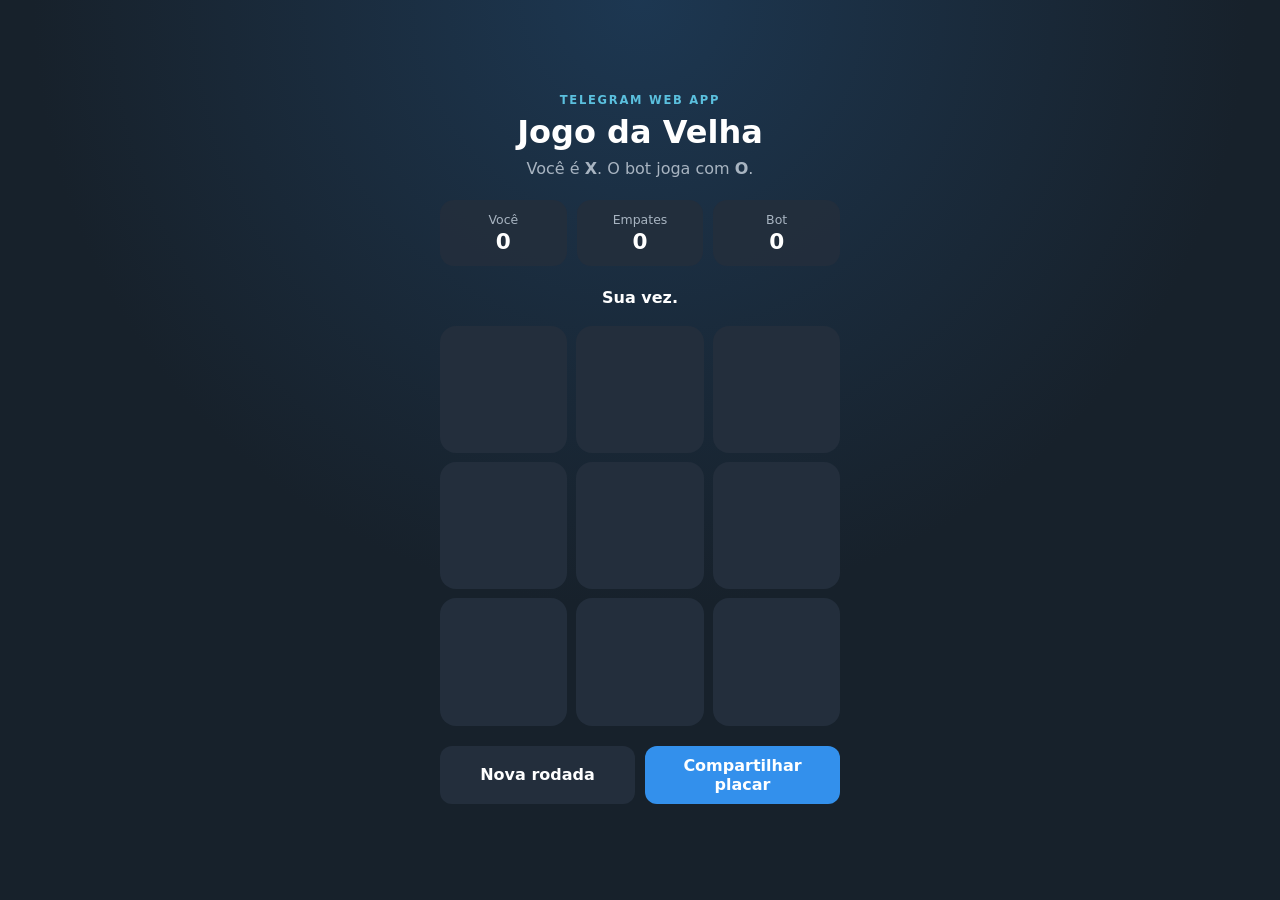
==== index.html @ 08635f93 "feat: add Telegram tic-tac-toe web app" ====
<!doctype html>
<html lang="pt-BR">
  <head>
    <meta charset="UTF-8" />
    <meta name="viewport" content="width=device-width, initial-scale=1.0" />
    <meta name="theme-color" content="#17212b" />
    <title>Jogo da Velha</title>
    <link rel="stylesheet" href="styles.css" />
    <script src="https://telegram.org/js/telegram-web-app.js"></script>
  </head>
  <body>
    <main class="app-shell" aria-labelledby="titulo">
      <header>
        <p class="eyebrow">TELEGRAM WEB APP</p>
        <h1 id="titulo">Jogo da Velha</h1>
        <p class="subtitle">Você é <strong>X</strong>. O bot joga com <strong>O</strong>.</p>
      </header>

      <section class="scoreboard" aria-label="Placar">
        <div><span>Você</span><strong id="human-score">0</strong></div>
        <div><span>Empates</span><strong id="draw-score">0</strong></div>
        <div><span>Bot</span><strong id="bot-score">0</strong></div>
      </section>

      <p id="status" class="status" role="status" aria-live="polite">Sua vez.</p>

      <section id="board" class="board" aria-label="Tabuleiro do jogo da velha"></section>

      <div class="actions">
        <button id="reset" class="secondary" type="button">Nova rodada</button>
        <button id="share" class="primary" type="button">Compartilhar placar</button>
      </div>
    </main>
    <script src="app.js"></script>
  </body>
</html>
---- styles.css ----
:root {
  color-scheme: light dark;
  --bg: var(--tg-theme-bg-color, #17212b);
  --surface: var(--tg-theme-secondary-bg-color, #232e3c);
  --text: var(--tg-theme-text-color, #ffffff);
  --hint: var(--tg-theme-hint-color, #a8b4c1);
  --button: var(--tg-theme-button-color, #3390ec);
  --button-text: var(--tg-theme-button-text-color, #ffffff);
  --accent: #5bc0de;
  --x: #65d6ad;
  --o: #ffb86b;
}

* { box-sizing: border-box; }
body {
  margin: 0;
  min-height: 100vh;
  display: grid;
  place-items: center;
  background: radial-gradient(circle at top, color-mix(in srgb, var(--button) 20%, var(--bg)), var(--bg) 55%);
  color: var(--text);
  font-family: Inter, ui-sans-serif, system-ui, -apple-system, BlinkMacSystemFont, "Segoe UI", sans-serif;
}
.app-shell { width: min(100%, 440px); padding: 28px 20px 32px; }
header { text-align: center; }
.eyebrow { color: var(--accent); font-size: .72rem; font-weight: 800; letter-spacing: .15em; margin: 0 0 6px; }
h1 { font-size: 2rem; margin: 0; }
.subtitle { color: var(--hint); margin: 8px 0 22px; }
.scoreboard { display: grid; grid-template-columns: repeat(3, 1fr); gap: 10px; margin-bottom: 22px; }
.scoreboard div { background: color-mix(in srgb, var(--surface) 92%, transparent); border-radius: 14px; padding: 12px 8px; text-align: center; }
.scoreboard span { display: block; color: var(--hint); font-size: .78rem; }
.scoreboard strong { display: block; font-size: 1.35rem; margin-top: 2px; }
.status { min-height: 1.5rem; text-align: center; font-weight: 700; margin: 0 0 14px; }
.board { aspect-ratio: 1; display: grid; grid-template-columns: repeat(3, 1fr); gap: 9px; }
.cell { appearance: none; border: 0; border-radius: 16px; background: var(--surface); color: var(--text); cursor: pointer; font-size: clamp(2.4rem, 12vw, 4rem); font-weight: 800; transition: transform .15s ease, filter .15s ease; }
.cell:not(:disabled):hover { filter: brightness(1.13); transform: translateY(-2px); }
.cell:focus-visible, button:focus-visible { outline: 3px solid var(--accent); outline-offset: 3px; }
.cell.x { color: var(--x); }
.cell.o { color: var(--o); }
.actions { display: grid; grid-template-columns: 1fr 1fr; gap: 10px; margin-top: 20px; }
.actions button { border: 0; border-radius: 12px; cursor: pointer; font: inherit; font-weight: 750; min-height: 48px; padding: 10px; }
.primary { background: var(--button); color: var(--button-text); }
.secondary { background: var(--surface); color: var(--text); }
@media (max-width: 360px) { .actions { grid-template-columns: 1fr; } }
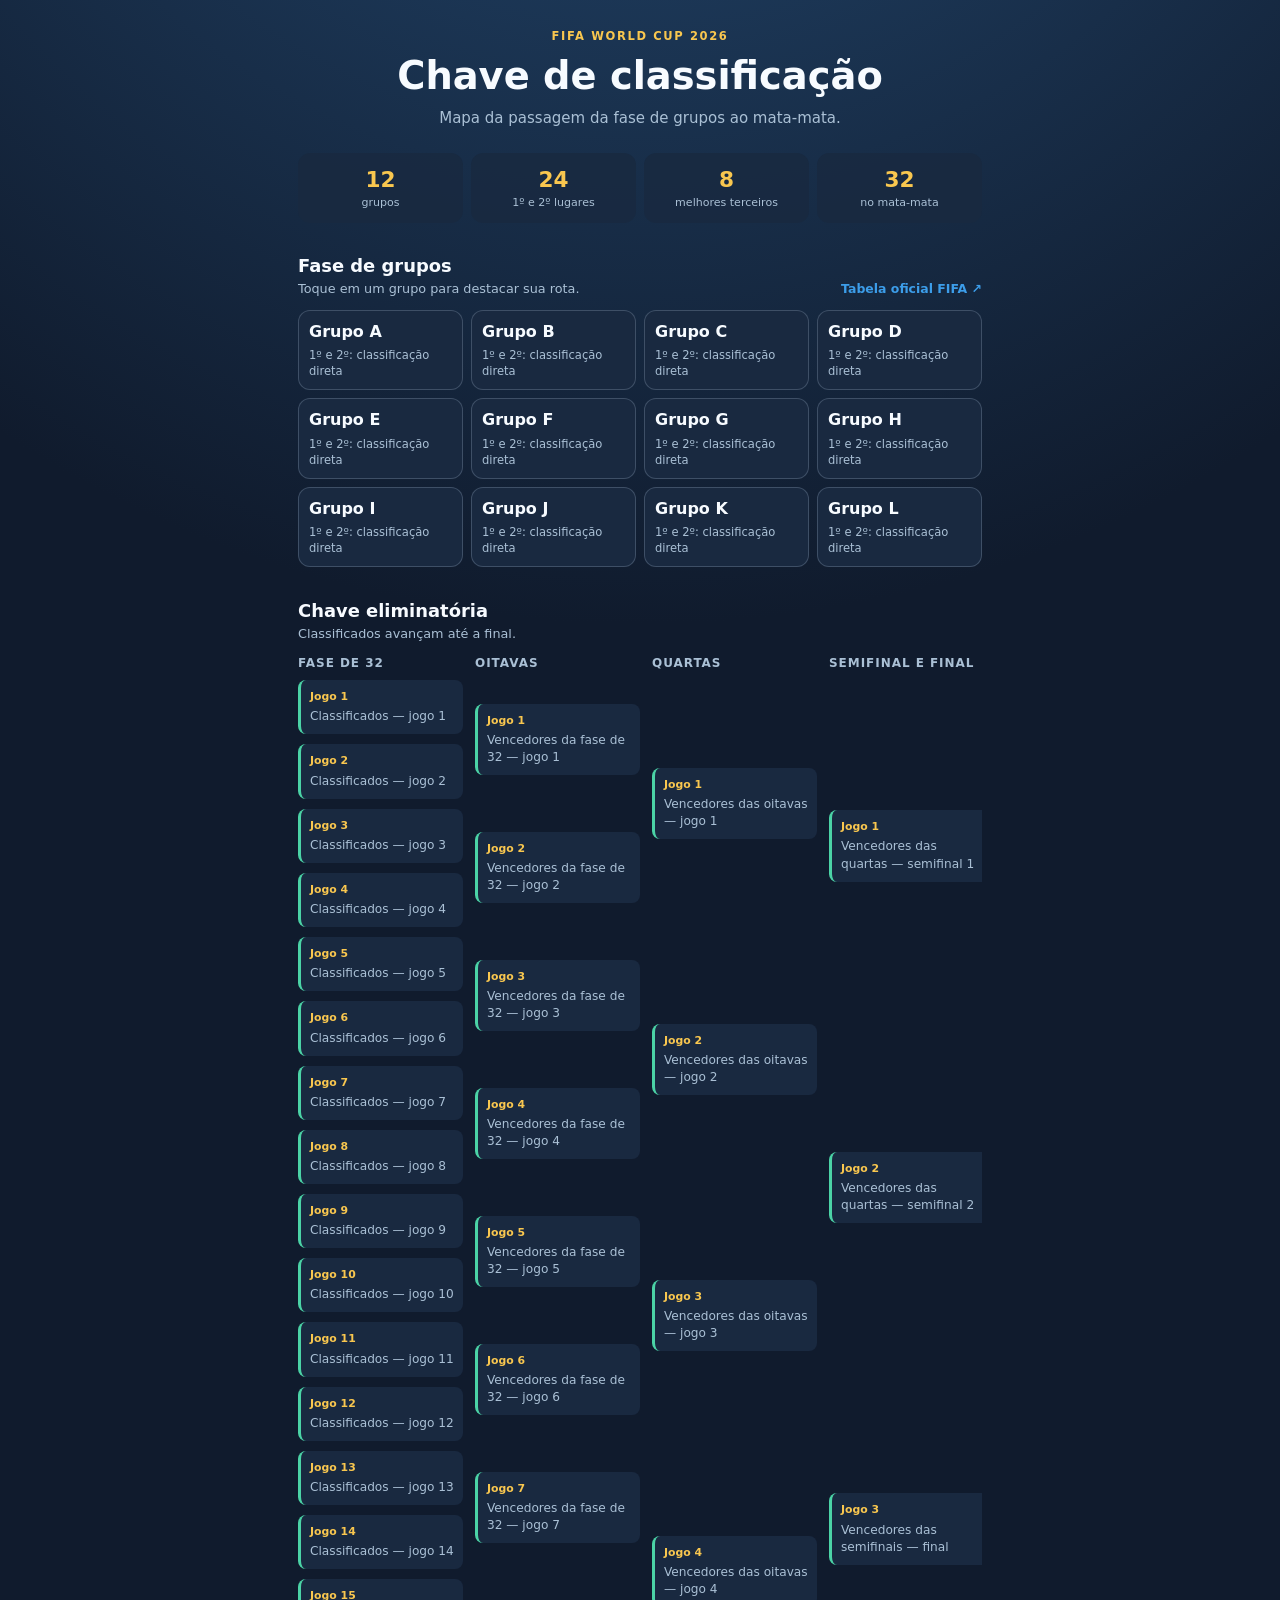
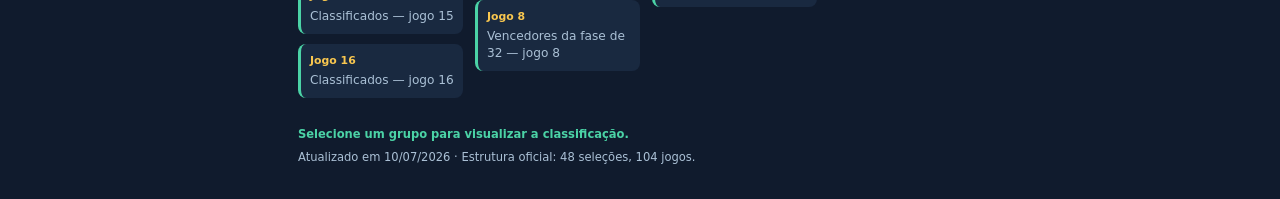
==== commit 7505a996: "feat: replace tic-tac-toe with World Cup 2026 bracket" ====
--- a/index.html
+++ b/index.html
@@ -3,33 +3,41 @@
   <head>
     <meta charset="UTF-8" />
     <meta name="viewport" content="width=device-width, initial-scale=1.0" />
-    <meta name="theme-color" content="#17212b" />
-    <title>Jogo da Velha</title>
+    <meta name="theme-color" content="#101b2d" />
+    <title>Copa do Mundo 2026 — Chave</title>
     <link rel="stylesheet" href="styles.css" />
     <script src="https://telegram.org/js/telegram-web-app.js"></script>
   </head>
   <body>
-    <main class="app-shell" aria-labelledby="titulo">
+    <main class="app-shell">
       <header>
-        <p class="eyebrow">TELEGRAM WEB APP</p>
-        <h1 id="titulo">Jogo da Velha</h1>
-        <p class="subtitle">Você é <strong>X</strong>. O bot joga com <strong>O</strong>.</p>
+        <p class="eyebrow">FIFA WORLD CUP 2026</p>
+        <h1>Chave de classificação</h1>
+        <p class="subtitle">Mapa da passagem da fase de grupos ao mata-mata.</p>
       </header>
 
-      <section class="scoreboard" aria-label="Placar">
-        <div><span>Você</span><strong id="human-score">0</strong></div>
-        <div><span>Empates</span><strong id="draw-score">0</strong></div>
-        <div><span>Bot</span><strong id="bot-score">0</strong></div>
+      <section class="rules" aria-label="Regras de classificação">
+        <div><strong>12</strong><span>grupos</span></div>
+        <div><strong>24</strong><span>1º e 2º lugares</span></div>
+        <div><strong>8</strong><span>melhores terceiros</span></div>
+        <div><strong>32</strong><span>no mata-mata</span></div>
       </section>
 
-      <p id="status" class="status" role="status" aria-live="polite">Sua vez.</p>
+      <section class="section-heading">
+        <div><h2>Fase de grupos</h2><p>Toque em um grupo para destacar sua rota.</p></div>
+        <a href="https://www.fifa.com/en/tournaments/mens/worldcup/canadamexicousa2026/standings" target="_blank" rel="noreferrer">Tabela oficial FIFA ↗</a>
+      </section>
+      <section id="groups" class="groups" aria-label="Grupos da Copa"></section>
 
-      <section id="board" class="board" aria-label="Tabuleiro do jogo da velha"></section>
+      <section class="section-heading bracket-heading">
+        <div><h2>Chave eliminatória</h2><p>Classificados avançam até a final.</p></div>
+      </section>
+      <section id="bracket" class="bracket" aria-label="Chave do mata-mata"></section>
 
-      <div class="actions">
-        <button id="reset" class="secondary" type="button">Nova rodada</button>
-        <button id="share" class="primary" type="button">Compartilhar placar</button>
-      </div>
+      <footer>
+        <span id="selection">Selecione um grupo para visualizar a classificação.</span>
+        <span>Atualizado em 10/07/2026 · Estrutura oficial: 48 seleções, 104 jogos.</span>
+      </footer>
     </main>
     <script src="app.js"></script>
   </body>
--- a/styles.css
+++ b/styles.css
@@ -1,44 +1,11 @@
-:root {
-  color-scheme: light dark;
-  --bg: var(--tg-theme-bg-color, #17212b);
-  --surface: var(--tg-theme-secondary-bg-color, #232e3c);
-  --text: var(--tg-theme-text-color, #ffffff);
-  --hint: var(--tg-theme-hint-color, #a8b4c1);
-  --button: var(--tg-theme-button-color, #3390ec);
-  --button-text: var(--tg-theme-button-text-color, #ffffff);
-  --accent: #5bc0de;
-  --x: #65d6ad;
-  --o: #ffb86b;
-}
-
-* { box-sizing: border-box; }
-body {
-  margin: 0;
-  min-height: 100vh;
-  display: grid;
-  place-items: center;
-  background: radial-gradient(circle at top, color-mix(in srgb, var(--button) 20%, var(--bg)), var(--bg) 55%);
-  color: var(--text);
-  font-family: Inter, ui-sans-serif, system-ui, -apple-system, BlinkMacSystemFont, "Segoe UI", sans-serif;
-}
-.app-shell { width: min(100%, 440px); padding: 28px 20px 32px; }
-header { text-align: center; }
-.eyebrow { color: var(--accent); font-size: .72rem; font-weight: 800; letter-spacing: .15em; margin: 0 0 6px; }
-h1 { font-size: 2rem; margin: 0; }
-.subtitle { color: var(--hint); margin: 8px 0 22px; }
-.scoreboard { display: grid; grid-template-columns: repeat(3, 1fr); gap: 10px; margin-bottom: 22px; }
-.scoreboard div { background: color-mix(in srgb, var(--surface) 92%, transparent); border-radius: 14px; padding: 12px 8px; text-align: center; }
-.scoreboard span { display: block; color: var(--hint); font-size: .78rem; }
-.scoreboard strong { display: block; font-size: 1.35rem; margin-top: 2px; }
-.status { min-height: 1.5rem; text-align: center; font-weight: 700; margin: 0 0 14px; }
-.board { aspect-ratio: 1; display: grid; grid-template-columns: repeat(3, 1fr); gap: 9px; }
-.cell { appearance: none; border: 0; border-radius: 16px; background: var(--surface); color: var(--text); cursor: pointer; font-size: clamp(2.4rem, 12vw, 4rem); font-weight: 800; transition: transform .15s ease, filter .15s ease; }
-.cell:not(:disabled):hover { filter: brightness(1.13); transform: translateY(-2px); }
-.cell:focus-visible, button:focus-visible { outline: 3px solid var(--accent); outline-offset: 3px; }
-.cell.x { color: var(--x); }
-.cell.o { color: var(--o); }
-.actions { display: grid; grid-template-columns: 1fr 1fr; gap: 10px; margin-top: 20px; }
-.actions button { border: 0; border-radius: 12px; cursor: pointer; font: inherit; font-weight: 750; min-height: 48px; padding: 10px; }
-.primary { background: var(--button); color: var(--button-text); }
-.secondary { background: var(--surface); color: var(--text); }
-@media (max-width: 360px) { .actions { grid-template-columns: 1fr; } }
+:root { --bg: var(--tg-theme-bg-color,#101b2d); --surface: var(--tg-theme-secondary-bg-color,#192940); --text: var(--tg-theme-text-color,#f7fbff); --hint: var(--tg-theme-hint-color,#aac0d5); --button: var(--tg-theme-button-color,#3c9de9); --line: color-mix(in srgb,var(--hint) 25%,transparent); --gold:#f9c74f; --green:#4bd3a6; }
+* { box-sizing:border-box; }
+body { margin:0; min-width:320px; background:radial-gradient(circle at 50% -30%,#254d77 0,var(--bg) 48%); color:var(--text); font:15px/1.4 Inter,ui-sans-serif,system-ui,-apple-system,sans-serif; }
+.app-shell { width:min(100%,720px); margin:auto; padding:28px 18px 34px; }
+header { text-align:center; } .eyebrow { margin:0; color:var(--gold); letter-spacing:.14em; font-size:.72rem; font-weight:900; } h1 { margin:5px 0; font-size:clamp(1.7rem,7vw,2.4rem); } .subtitle { margin:0; color:var(--hint); }
+.rules { display:grid; grid-template-columns:repeat(4,1fr); gap:8px; margin:24px 0 30px; } .rules div { padding:12px 5px; text-align:center; border-radius:12px; background:color-mix(in srgb,var(--surface) 88%,transparent); } .rules strong,.rules span { display:block; } .rules strong { color:var(--gold); font-size:1.35rem; } .rules span { color:var(--hint); font-size:.69rem; }
+.section-heading { display:flex; justify-content:space-between; align-items:end; gap:14px; margin:12px 0; } h2 { margin:0; font-size:1.12rem; } .section-heading p { margin:2px 0 0; color:var(--hint); font-size:.8rem; } a { flex:none; color:var(--button); font-size:.78rem; font-weight:700; text-decoration:none; }
+.groups { display:grid; grid-template-columns:repeat(4,1fr); gap:8px; } .group { min-height:76px; border:1px solid var(--line); border-radius:12px; background:var(--surface); color:var(--text); cursor:pointer; padding:10px; text-align:left; font:inherit; } .group:hover,.group.active { border-color:var(--gold); background:color-mix(in srgb,var(--gold) 13%,var(--surface)); } .group:focus-visible { outline:3px solid var(--button); outline-offset:2px; } .group strong { display:block; font-size:1rem; } .group span { display:block; color:var(--hint); font-size:.72rem; margin-top:4px; }
+.bracket-heading { margin-top:31px; }.bracket { overflow-x:auto; display:grid; grid-template-columns:repeat(4,165px); align-items:stretch; gap:12px; padding-bottom:8px; } .round { min-width:0; } .round h3 { margin:0 0 8px; color:var(--hint); font-size:.75rem; text-transform:uppercase; letter-spacing:.08em; } .fixtures { display:flex; height:calc(100% - 28px); flex-direction:column; justify-content:space-around; gap:10px; }.fixture { border-left:3px solid var(--green); border-radius:8px; background:var(--surface); padding:9px; font-size:.76rem; }.fixture strong { display:block; color:var(--gold); font-size:.68rem; margin-bottom:4px; }.fixture .team { display:block; color:var(--text); }.fixture .pending { color:var(--hint); }
+footer { display:grid; gap:7px; margin-top:20px; color:var(--hint); font-size:.72rem; } #selection { color:var(--green); font-weight:700; }
+@media (max-width:430px) { .rules { grid-template-columns:repeat(2,1fr); } .groups { grid-template-columns:repeat(3,1fr); } }
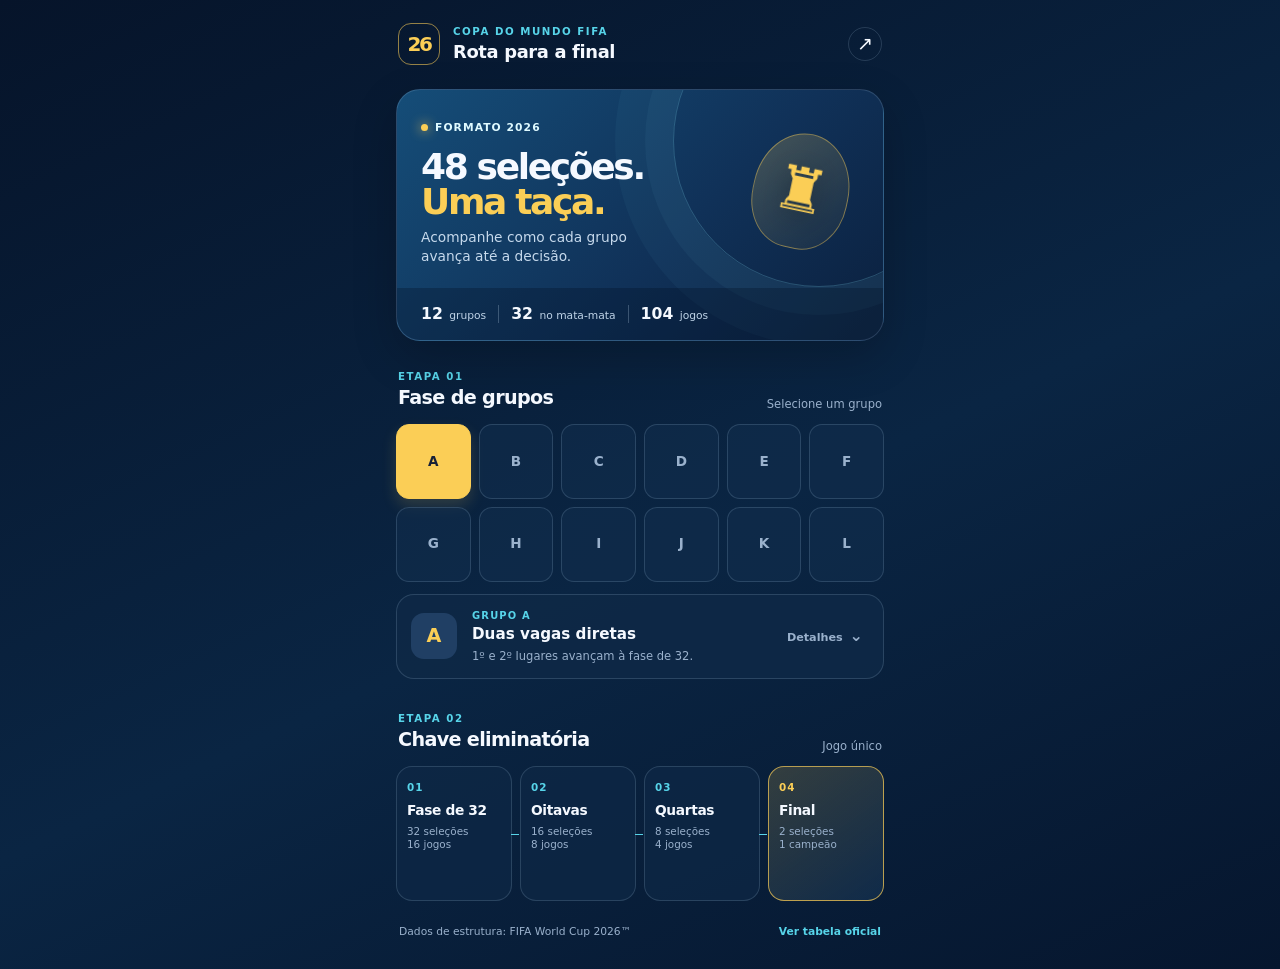
==== commit 41ceeb3e: "feat: refine World Cup Mini App visual design" ====
--- a/index.html
+++ b/index.html
@@ -3,41 +3,49 @@
   <head>
     <meta charset="UTF-8" />
     <meta name="viewport" content="width=device-width, initial-scale=1.0" />
-    <meta name="theme-color" content="#101b2d" />
+    <meta name="theme-color" content="#081b33" />
     <title>Copa do Mundo 2026 — Chave</title>
     <link rel="stylesheet" href="styles.css" />
     <script src="https://telegram.org/js/telegram-web-app.js"></script>
   </head>
   <body>
     <main class="app-shell">
-      <header>
-        <p class="eyebrow">FIFA WORLD CUP 2026</p>
-        <h1>Chave de classificação</h1>
-        <p class="subtitle">Mapa da passagem da fase de grupos ao mata-mata.</p>
+      <header class="topbar">
+        <div class="mark" aria-label="Copa 2026">26</div>
+        <div><p class="kicker">COPA DO MUNDO FIFA</p><h1>Rota para a final</h1></div>
+        <a class="source" href="https://www.fifa.com/en/tournaments/mens/worldcup/canadamexicousa2026/standings" target="_blank" rel="noreferrer" aria-label="Abrir tabela oficial da FIFA">↗</a>
       </header>
 
-      <section class="rules" aria-label="Regras de classificação">
-        <div><strong>12</strong><span>grupos</span></div>
-        <div><strong>24</strong><span>1º e 2º lugares</span></div>
-        <div><strong>8</strong><span>melhores terceiros</span></div>
-        <div><strong>32</strong><span>no mata-mata</span></div>
+      <section class="hero-card" aria-labelledby="hero-title">
+        <div class="hero-copy">
+          <span class="live-dot">FORMATO 2026</span>
+          <h2 id="hero-title">48 seleções.<br><em>Uma taça.</em></h2>
+          <p>Acompanhe como cada grupo avança até a decisão.</p>
+        </div>
+        <div class="trophy" aria-hidden="true"><span>♜</span></div>
+        <div class="facts"><span><strong>12</strong> grupos</span><i></i><span><strong>32</strong> no mata-mata</span><i></i><span><strong>104</strong> jogos</span></div>
       </section>
 
-      <section class="section-heading">
-        <div><h2>Fase de grupos</h2><p>Toque em um grupo para destacar sua rota.</p></div>
-        <a href="https://www.fifa.com/en/tournaments/mens/worldcup/canadamexicousa2026/standings" target="_blank" rel="noreferrer">Tabela oficial FIFA ↗</a>
+      <section class="section-title">
+        <div><p class="kicker">ETAPA 01</p><h2>Fase de grupos</h2></div>
+        <span>Selecione um grupo</span>
       </section>
       <section id="groups" class="groups" aria-label="Grupos da Copa"></section>
 
-      <section class="section-heading bracket-heading">
-        <div><h2>Chave eliminatória</h2><p>Classificados avançam até a final.</p></div>
+      <section class="qualification-card" aria-live="polite">
+        <div class="group-badge" id="badge">A</div>
+        <div class="qualification-copy"><p id="group-label">GRUPO A</p><h3 id="selection">Duas vagas diretas</h3><span id="detail">1º e 2º lugares avançam à fase de 32.</span></div>
+        <button id="toggle-info" type="button" aria-expanded="false">Detalhes <b>⌄</b></button>
+        <div id="extra-info" class="extra-info" hidden>Além dos 24 primeiros e segundos colocados, os oito melhores terceiros colocados completam as 32 vagas do mata-mata.</div>
       </section>
-      <section id="bracket" class="bracket" aria-label="Chave do mata-mata"></section>
 
-      <footer>
-        <span id="selection">Selecione um grupo para visualizar a classificação.</span>
-        <span>Atualizado em 10/07/2026 · Estrutura oficial: 48 seleções, 104 jogos.</span>
-      </footer>
+      <section class="section-title knockout-title">
+        <div><p class="kicker">ETAPA 02</p><h2>Chave eliminatória</h2></div>
+        <span>Jogo único</span>
+      </section>
+      <section id="path" class="path" aria-label="Caminho do mata-mata"></section>
+
+      <footer><span>Dados de estrutura: FIFA World Cup 2026™</span><a href="https://www.fifa.com/en/tournaments/mens/worldcup/canadamexicousa2026/standings" target="_blank" rel="noreferrer">Ver tabela oficial</a></footer>
     </main>
     <script src="app.js"></script>
   </body>
--- a/styles.css
+++ b/styles.css
@@ -1,11 +1,2 @@
-:root { --bg: var(--tg-theme-bg-color,#101b2d); --surface: var(--tg-theme-secondary-bg-color,#192940); --text: var(--tg-theme-text-color,#f7fbff); --hint: var(--tg-theme-hint-color,#aac0d5); --button: var(--tg-theme-button-color,#3c9de9); --line: color-mix(in srgb,var(--hint) 25%,transparent); --gold:#f9c74f; --green:#4bd3a6; }
-* { box-sizing:border-box; }
-body { margin:0; min-width:320px; background:radial-gradient(circle at 50% -30%,#254d77 0,var(--bg) 48%); color:var(--text); font:15px/1.4 Inter,ui-sans-serif,system-ui,-apple-system,sans-serif; }
-.app-shell { width:min(100%,720px); margin:auto; padding:28px 18px 34px; }
-header { text-align:center; } .eyebrow { margin:0; color:var(--gold); letter-spacing:.14em; font-size:.72rem; font-weight:900; } h1 { margin:5px 0; font-size:clamp(1.7rem,7vw,2.4rem); } .subtitle { margin:0; color:var(--hint); }
-.rules { display:grid; grid-template-columns:repeat(4,1fr); gap:8px; margin:24px 0 30px; } .rules div { padding:12px 5px; text-align:center; border-radius:12px; background:color-mix(in srgb,var(--surface) 88%,transparent); } .rules strong,.rules span { display:block; } .rules strong { color:var(--gold); font-size:1.35rem; } .rules span { color:var(--hint); font-size:.69rem; }
-.section-heading { display:flex; justify-content:space-between; align-items:end; gap:14px; margin:12px 0; } h2 { margin:0; font-size:1.12rem; } .section-heading p { margin:2px 0 0; color:var(--hint); font-size:.8rem; } a { flex:none; color:var(--button); font-size:.78rem; font-weight:700; text-decoration:none; }
-.groups { display:grid; grid-template-columns:repeat(4,1fr); gap:8px; } .group { min-height:76px; border:1px solid var(--line); border-radius:12px; background:var(--surface); color:var(--text); cursor:pointer; padding:10px; text-align:left; font:inherit; } .group:hover,.group.active { border-color:var(--gold); background:color-mix(in srgb,var(--gold) 13%,var(--surface)); } .group:focus-visible { outline:3px solid var(--button); outline-offset:2px; } .group strong { display:block; font-size:1rem; } .group span { display:block; color:var(--hint); font-size:.72rem; margin-top:4px; }
-.bracket-heading { margin-top:31px; }.bracket { overflow-x:auto; display:grid; grid-template-columns:repeat(4,165px); align-items:stretch; gap:12px; padding-bottom:8px; } .round { min-width:0; } .round h3 { margin:0 0 8px; color:var(--hint); font-size:.75rem; text-transform:uppercase; letter-spacing:.08em; } .fixtures { display:flex; height:calc(100% - 28px); flex-direction:column; justify-content:space-around; gap:10px; }.fixture { border-left:3px solid var(--green); border-radius:8px; background:var(--surface); padding:9px; font-size:.76rem; }.fixture strong { display:block; color:var(--gold); font-size:.68rem; margin-bottom:4px; }.fixture .team { display:block; color:var(--text); }.fixture .pending { color:var(--hint); }
-footer { display:grid; gap:7px; margin-top:20px; color:var(--hint); font-size:.72rem; } #selection { color:var(--green); font-weight:700; }
-@media (max-width:430px) { .rules { grid-template-columns:repeat(2,1fr); } .groups { grid-template-columns:repeat(3,1fr); } }
+:root { --bg: var(--tg-theme-bg-color,#07182f); --surface: var(--tg-theme-secondary-bg-color,#102849); --card:#102947; --text:var(--tg-theme-text-color,#f5f9ff); --muted:var(--tg-theme-hint-color,#9ab1cc); --accent:#fbce56; --cyan:#57d4e9; --line:rgba(194,220,245,.16); }
+*{box-sizing:border-box} body{margin:0;background:linear-gradient(155deg,#06142a,#0a2543 55%,#06162e);color:var(--text);font:15px/1.4 Inter,ui-sans-serif,system-ui,-apple-system,"Segoe UI",sans-serif} .app-shell{width:min(100%,520px);margin:auto;padding:20px 16px 30px}.topbar{display:grid;grid-template-columns:44px 1fr 34px;align-items:center;gap:11px;margin:3px 2px 24px}.mark{display:grid;place-items:center;width:42px;height:42px;border:1px solid rgba(251,206,86,.58);border-radius:13px;color:var(--accent);font-weight:900;font-size:1.25rem;letter-spacing:-.12em}.kicker{margin:0;color:var(--cyan);font-size:.64rem;font-weight:800;letter-spacing:.15em}.topbar h1{margin:1px 0 0;font-size:1.12rem;letter-spacing:-.02em}.source{display:grid;place-items:center;width:34px;height:34px;border:1px solid var(--line);border-radius:50%;color:var(--text);text-decoration:none;font-size:1.2rem}.hero-card{position:relative;overflow:hidden;min-height:252px;border:1px solid rgba(191,220,244,.17);border-radius:24px;background:linear-gradient(135deg,#154d78,#103158 58%,#0b203e);padding:26px 24px 0;box-shadow:0 16px 45px rgba(0,0,0,.2)}.hero-card:before{content:"";position:absolute;right:-82px;top:-95px;width:290px;height:290px;border:1px solid rgba(131,221,242,.24);border-radius:50%;box-shadow:0 0 0 28px rgba(131,221,242,.045),0 0 0 58px rgba(131,221,242,.04)}.hero-copy{position:relative;z-index:1}.live-dot{display:inline-flex;align-items:center;gap:7px;color:#dffaff;font-size:.67rem;font-weight:800;letter-spacing:.1em}.live-dot:before{content:"";width:7px;height:7px;border-radius:50%;background:var(--accent);box-shadow:0 0 12px var(--accent)}.hero-card h2{margin:12px 0 8px;font-size:2.25rem;line-height:.98;letter-spacing:-.065em}.hero-card h2 em{color:var(--accent);font-style:normal}.hero-card p{max-width:220px;margin:0;color:#c6d9ec;font-size:.86rem}.trophy{position:absolute;right:34px;top:43px;display:grid;place-items:center;width:96px;height:116px;border:1px solid rgba(251,206,86,.42);border-radius:50% 50% 44% 44%;background:linear-gradient(135deg,rgba(251,206,86,.22),rgba(251,206,86,.03));color:var(--accent);transform:rotate(12deg)}.trophy span{font-size:3.8rem;filter:drop-shadow(0 5px 13px rgba(0,0,0,.25))}.facts{position:absolute;bottom:0;left:0;right:0;display:flex;align-items:center;gap:12px;padding:15px 24px;background:rgba(2,14,33,.3);font-size:.67rem;color:#bfd3e7}.facts strong{margin-right:3px;color:var(--text);font-size:.98rem}.facts i{height:18px;width:1px;background:rgba(202,225,246,.25)}.section-title{display:flex;align-items:end;justify-content:space-between;margin:28px 2px 12px}.section-title h2{margin:2px 0 0;font-size:1.2rem;letter-spacing:-.035em}.section-title>span{color:var(--muted);font-size:.72rem}.groups{display:grid;grid-template-columns:repeat(6,1fr);gap:8px}.group{aspect-ratio:1;border:1px solid var(--line);border-radius:13px;background:rgba(17,45,77,.6);color:var(--muted);cursor:pointer;font:800 .85rem/1 Inter,system-ui}.group.active{border-color:var(--accent);background:var(--accent);color:#172037;box-shadow:0 7px 15px rgba(251,206,86,.16)}.group:focus-visible,button:focus-visible{outline:3px solid var(--cyan);outline-offset:2px}.qualification-card{position:relative;display:grid;grid-template-columns:48px 1fr auto;align-items:center;gap:13px;margin-top:12px;padding:14px;border:1px solid var(--line);border-radius:18px;background:rgba(15,41,71,.84)}.group-badge{display:grid;place-items:center;width:46px;height:46px;border-radius:13px;background:#203f64;color:var(--accent);font-size:1.2rem;font-weight:900}.qualification-copy p{margin:0;color:var(--cyan);font-size:.62rem;font-weight:800;letter-spacing:.12em}.qualification-copy h3{margin:2px 0;color:var(--text);font-size:.95rem}.qualification-copy span{display:block;color:var(--muted);font-size:.72rem}.qualification-card button{border:0;background:none;color:var(--muted);cursor:pointer;font:700 .7rem/1 Inter,system-ui}.qualification-card button b{display:inline-block;margin-left:3px;font-size:1rem;transition:transform .2s}.qualification-card button[aria-expanded="true"] b{transform:rotate(180deg)}.extra-info{grid-column:1/-1;padding:11px 2px 0;border-top:1px solid var(--line);color:var(--muted);font-size:.76rem}.knockout-title{margin-top:32px}.path{display:grid;grid-template-columns:repeat(4,1fr);gap:8px}.stage{position:relative;min-height:135px;padding:13px 10px;border:1px solid var(--line);border-radius:16px;background:rgba(15,41,71,.7)}.stage:not(:last-child):after{content:"";position:absolute;right:-8px;top:50%;z-index:2;width:8px;height:1px;background:var(--cyan)}.stage-number{color:var(--cyan);font-size:.65rem;font-weight:800;letter-spacing:.1em}.stage h3{margin:8px 0 8px;font-size:.86rem;line-height:1.04;letter-spacing:-.025em}.stage span{display:block;color:var(--muted);font-size:.65rem;line-height:1.3}.stage.final{border-color:rgba(251,206,86,.7);background:linear-gradient(145deg,rgba(251,206,86,.18),rgba(18,47,79,.8))}.stage.final .stage-number{color:var(--accent)}footer{display:flex;justify-content:space-between;gap:12px;margin:23px 3px 0;color:var(--muted);font-size:.67rem}footer a{color:var(--cyan);font-weight:700;text-decoration:none}@media(max-width:380px){.trophy{right:20px;transform:scale(.82) rotate(12deg)}.hero-card h2{font-size:2rem}.path{gap:5px}.stage{padding:11px 7px}.stage h3{font-size:.76rem}.stage span{font-size:.6rem}}
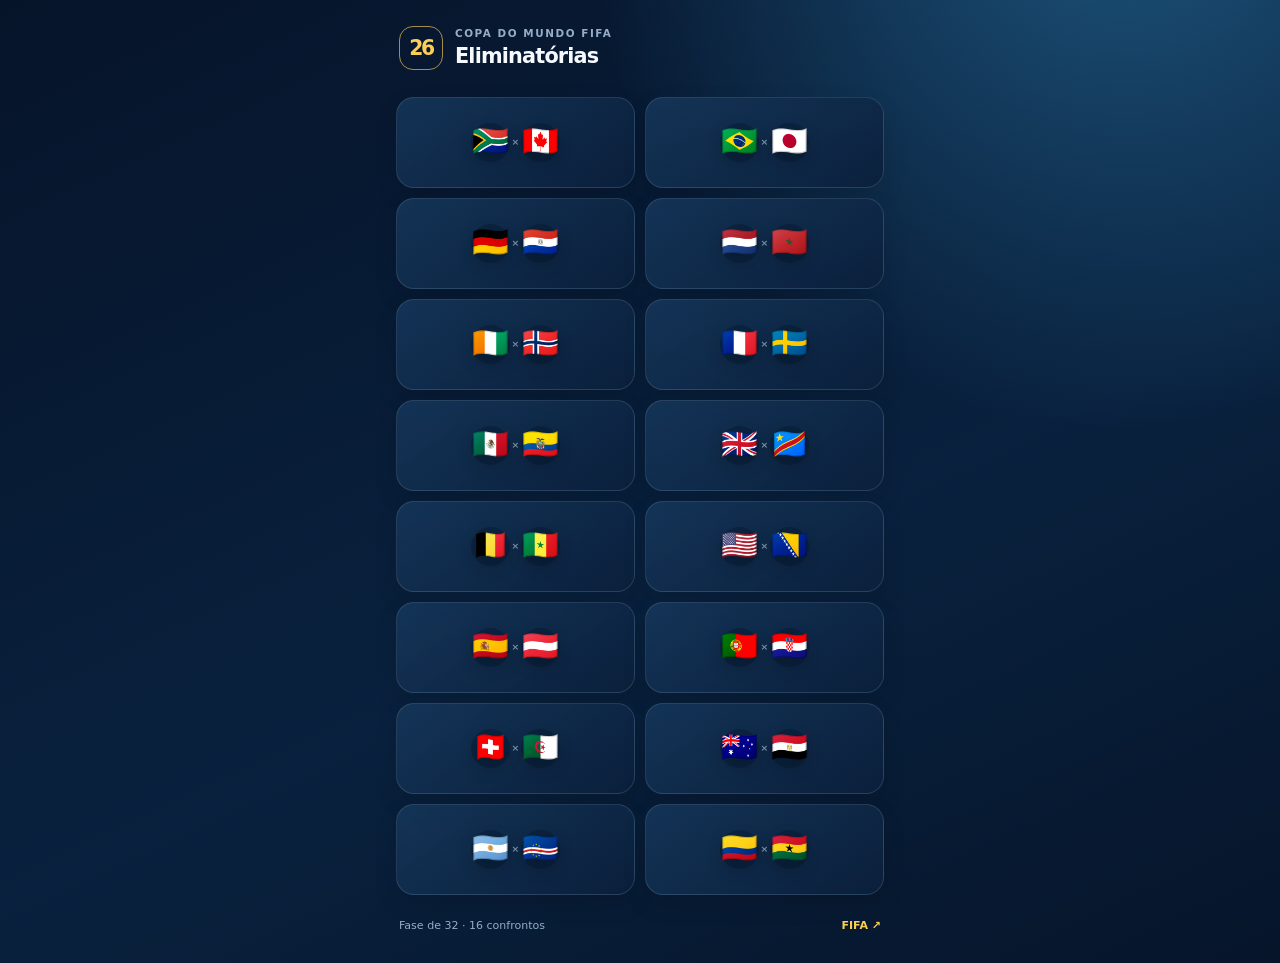
==== commit d22a110a: "feat: show World Cup knockout flag matchups" ====
--- a/index.html
+++ b/index.html
@@ -3,49 +3,22 @@
   <head>
     <meta charset="UTF-8" />
     <meta name="viewport" content="width=device-width, initial-scale=1.0" />
-    <meta name="theme-color" content="#081b33" />
-    <title>Copa do Mundo 2026 — Chave</title>
+    <meta name="theme-color" content="#07182f" />
+    <title>Copa do Mundo 2026 — Eliminatórias</title>
     <link rel="stylesheet" href="styles.css" />
     <script src="https://telegram.org/js/telegram-web-app.js"></script>
   </head>
   <body>
     <main class="app-shell">
-      <header class="topbar">
-        <div class="mark" aria-label="Copa 2026">26</div>
-        <div><p class="kicker">COPA DO MUNDO FIFA</p><h1>Rota para a final</h1></div>
-        <a class="source" href="https://www.fifa.com/en/tournaments/mens/worldcup/canadamexicousa2026/standings" target="_blank" rel="noreferrer" aria-label="Abrir tabela oficial da FIFA">↗</a>
+      <header>
+        <span class="edition">26</span>
+        <div><p>COPA DO MUNDO FIFA</p><h1>Eliminatórias</h1></div>
       </header>
-
-      <section class="hero-card" aria-labelledby="hero-title">
-        <div class="hero-copy">
-          <span class="live-dot">FORMATO 2026</span>
-          <h2 id="hero-title">48 seleções.<br><em>Uma taça.</em></h2>
-          <p>Acompanhe como cada grupo avança até a decisão.</p>
-        </div>
-        <div class="trophy" aria-hidden="true"><span>♜</span></div>
-        <div class="facts"><span><strong>12</strong> grupos</span><i></i><span><strong>32</strong> no mata-mata</span><i></i><span><strong>104</strong> jogos</span></div>
-      </section>
-
-      <section class="section-title">
-        <div><p class="kicker">ETAPA 01</p><h2>Fase de grupos</h2></div>
-        <span>Selecione um grupo</span>
-      </section>
-      <section id="groups" class="groups" aria-label="Grupos da Copa"></section>
-
-      <section class="qualification-card" aria-live="polite">
-        <div class="group-badge" id="badge">A</div>
-        <div class="qualification-copy"><p id="group-label">GRUPO A</p><h3 id="selection">Duas vagas diretas</h3><span id="detail">1º e 2º lugares avançam à fase de 32.</span></div>
-        <button id="toggle-info" type="button" aria-expanded="false">Detalhes <b>⌄</b></button>
-        <div id="extra-info" class="extra-info" hidden>Além dos 24 primeiros e segundos colocados, os oito melhores terceiros colocados completam as 32 vagas do mata-mata.</div>
-      </section>
-
-      <section class="section-title knockout-title">
-        <div><p class="kicker">ETAPA 02</p><h2>Chave eliminatória</h2></div>
-        <span>Jogo único</span>
-      </section>
-      <section id="path" class="path" aria-label="Caminho do mata-mata"></section>
-
-      <footer><span>Dados de estrutura: FIFA World Cup 2026™</span><a href="https://www.fifa.com/en/tournaments/mens/worldcup/canadamexicousa2026/standings" target="_blank" rel="noreferrer">Ver tabela oficial</a></footer>
+      <section id="matchups" class="matchups" aria-label="Confrontos da fase de 32"></section>
+      <footer>
+        <span>Fase de 32 · 16 confrontos</span>
+        <a href="https://www.fifa.com/en/tournaments/mens/worldcup/canadamexicousa2026/standings" target="_blank" rel="noreferrer">FIFA ↗</a>
+      </footer>
     </main>
     <script src="app.js"></script>
   </body>
--- a/styles.css
+++ b/styles.css
@@ -1,2 +1 @@
-:root { --bg: var(--tg-theme-bg-color,#07182f); --surface: var(--tg-theme-secondary-bg-color,#102849); --card:#102947; --text:var(--tg-theme-text-color,#f5f9ff); --muted:var(--tg-theme-hint-color,#9ab1cc); --accent:#fbce56; --cyan:#57d4e9; --line:rgba(194,220,245,.16); }
-*{box-sizing:border-box} body{margin:0;background:linear-gradient(155deg,#06142a,#0a2543 55%,#06162e);color:var(--text);font:15px/1.4 Inter,ui-sans-serif,system-ui,-apple-system,"Segoe UI",sans-serif} .app-shell{width:min(100%,520px);margin:auto;padding:20px 16px 30px}.topbar{display:grid;grid-template-columns:44px 1fr 34px;align-items:center;gap:11px;margin:3px 2px 24px}.mark{display:grid;place-items:center;width:42px;height:42px;border:1px solid rgba(251,206,86,.58);border-radius:13px;color:var(--accent);font-weight:900;font-size:1.25rem;letter-spacing:-.12em}.kicker{margin:0;color:var(--cyan);font-size:.64rem;font-weight:800;letter-spacing:.15em}.topbar h1{margin:1px 0 0;font-size:1.12rem;letter-spacing:-.02em}.source{display:grid;place-items:center;width:34px;height:34px;border:1px solid var(--line);border-radius:50%;color:var(--text);text-decoration:none;font-size:1.2rem}.hero-card{position:relative;overflow:hidden;min-height:252px;border:1px solid rgba(191,220,244,.17);border-radius:24px;background:linear-gradient(135deg,#154d78,#103158 58%,#0b203e);padding:26px 24px 0;box-shadow:0 16px 45px rgba(0,0,0,.2)}.hero-card:before{content:"";position:absolute;right:-82px;top:-95px;width:290px;height:290px;border:1px solid rgba(131,221,242,.24);border-radius:50%;box-shadow:0 0 0 28px rgba(131,221,242,.045),0 0 0 58px rgba(131,221,242,.04)}.hero-copy{position:relative;z-index:1}.live-dot{display:inline-flex;align-items:center;gap:7px;color:#dffaff;font-size:.67rem;font-weight:800;letter-spacing:.1em}.live-dot:before{content:"";width:7px;height:7px;border-radius:50%;background:var(--accent);box-shadow:0 0 12px var(--accent)}.hero-card h2{margin:12px 0 8px;font-size:2.25rem;line-height:.98;letter-spacing:-.065em}.hero-card h2 em{color:var(--accent);font-style:normal}.hero-card p{max-width:220px;margin:0;color:#c6d9ec;font-size:.86rem}.trophy{position:absolute;right:34px;top:43px;display:grid;place-items:center;width:96px;height:116px;border:1px solid rgba(251,206,86,.42);border-radius:50% 50% 44% 44%;background:linear-gradient(135deg,rgba(251,206,86,.22),rgba(251,206,86,.03));color:var(--accent);transform:rotate(12deg)}.trophy span{font-size:3.8rem;filter:drop-shadow(0 5px 13px rgba(0,0,0,.25))}.facts{position:absolute;bottom:0;left:0;right:0;display:flex;align-items:center;gap:12px;padding:15px 24px;background:rgba(2,14,33,.3);font-size:.67rem;color:#bfd3e7}.facts strong{margin-right:3px;color:var(--text);font-size:.98rem}.facts i{height:18px;width:1px;background:rgba(202,225,246,.25)}.section-title{display:flex;align-items:end;justify-content:space-between;margin:28px 2px 12px}.section-title h2{margin:2px 0 0;font-size:1.2rem;letter-spacing:-.035em}.section-title>span{color:var(--muted);font-size:.72rem}.groups{display:grid;grid-template-columns:repeat(6,1fr);gap:8px}.group{aspect-ratio:1;border:1px solid var(--line);border-radius:13px;background:rgba(17,45,77,.6);color:var(--muted);cursor:pointer;font:800 .85rem/1 Inter,system-ui}.group.active{border-color:var(--accent);background:var(--accent);color:#172037;box-shadow:0 7px 15px rgba(251,206,86,.16)}.group:focus-visible,button:focus-visible{outline:3px solid var(--cyan);outline-offset:2px}.qualification-card{position:relative;display:grid;grid-template-columns:48px 1fr auto;align-items:center;gap:13px;margin-top:12px;padding:14px;border:1px solid var(--line);border-radius:18px;background:rgba(15,41,71,.84)}.group-badge{display:grid;place-items:center;width:46px;height:46px;border-radius:13px;background:#203f64;color:var(--accent);font-size:1.2rem;font-weight:900}.qualification-copy p{margin:0;color:var(--cyan);font-size:.62rem;font-weight:800;letter-spacing:.12em}.qualification-copy h3{margin:2px 0;color:var(--text);font-size:.95rem}.qualification-copy span{display:block;color:var(--muted);font-size:.72rem}.qualification-card button{border:0;background:none;color:var(--muted);cursor:pointer;font:700 .7rem/1 Inter,system-ui}.qualification-card button b{display:inline-block;margin-left:3px;font-size:1rem;transition:transform .2s}.qualification-card button[aria-expanded="true"] b{transform:rotate(180deg)}.extra-info{grid-column:1/-1;padding:11px 2px 0;border-top:1px solid var(--line);color:var(--muted);font-size:.76rem}.knockout-title{margin-top:32px}.path{display:grid;grid-template-columns:repeat(4,1fr);gap:8px}.stage{position:relative;min-height:135px;padding:13px 10px;border:1px solid var(--line);border-radius:16px;background:rgba(15,41,71,.7)}.stage:not(:last-child):after{content:"";position:absolute;right:-8px;top:50%;z-index:2;width:8px;height:1px;background:var(--cyan)}.stage-number{color:var(--cyan);font-size:.65rem;font-weight:800;letter-spacing:.1em}.stage h3{margin:8px 0 8px;font-size:.86rem;line-height:1.04;letter-spacing:-.025em}.stage span{display:block;color:var(--muted);font-size:.65rem;line-height:1.3}.stage.final{border-color:rgba(251,206,86,.7);background:linear-gradient(145deg,rgba(251,206,86,.18),rgba(18,47,79,.8))}.stage.final .stage-number{color:var(--accent)}footer{display:flex;justify-content:space-between;gap:12px;margin:23px 3px 0;color:var(--muted);font-size:.67rem}footer a{color:var(--cyan);font-weight:700;text-decoration:none}@media(max-width:380px){.trophy{right:20px;transform:scale(.82) rotate(12deg)}.hero-card h2{font-size:2rem}.path{gap:5px}.stage{padding:11px 7px}.stage h3{font-size:.76rem}.stage span{font-size:.6rem}}
+:root{--bg:var(--tg-theme-bg-color,#07182f);--text:var(--tg-theme-text-color,#f6f9fd);--muted:var(--tg-theme-hint-color,#95aec8);--card:var(--tg-theme-secondary-bg-color,#112949);--line:rgba(189,218,240,.14);--accent:#fbce56}*{box-sizing:border-box}body{margin:0;min-height:100vh;background:radial-gradient(circle at 88% -12%,#1d547c 0,transparent 35%),linear-gradient(155deg,#06142a,#09213e 58%,#06152a);color:var(--text);font:15px/1.4 Inter,ui-sans-serif,system-ui,-apple-system,"Segoe UI",sans-serif}.app-shell{width:min(100%,520px);margin:auto;padding:24px 16px 30px}header{display:flex;align-items:center;gap:12px;margin:2px 3px 26px}.edition{display:grid;place-items:center;width:44px;height:44px;border:1px solid rgba(251,206,86,.65);border-radius:14px;color:var(--accent);font-size:1.27rem;font-weight:900;letter-spacing:-.12em}header p{margin:0;color:var(--muted);font-size:.65rem;font-weight:800;letter-spacing:.15em}h1{margin:1px 0 0;font-size:1.3rem;letter-spacing:-.04em}.matchups{display:grid;grid-template-columns:repeat(2,minmax(0,1fr));gap:10px}.match{position:relative;display:flex;align-items:center;justify-content:center;gap:11px;min-height:91px;border:1px solid var(--line);border-radius:18px;background:linear-gradient(145deg,rgba(22,55,91,.86),rgba(11,32,60,.94));box-shadow:0 10px 23px rgba(0,0,0,.12);cursor:default}.match:after{content:"×";position:absolute;left:50%;top:50%;transform:translate(-50%,-50%);color:rgba(209,229,246,.54);font-size:.58rem;font-weight:800}.flag{display:grid;place-items:center;width:39px;height:39px;border-radius:50%;background:rgba(3,17,37,.31);font-size:1.85rem;line-height:1;filter:drop-shadow(0 5px 7px rgba(0,0,0,.21));transition:transform .16s ease}.match:hover .flag{transform:translateY(-2px) scale(1.06)}footer{display:flex;justify-content:space-between;margin:23px 3px 0;color:var(--muted);font-size:.69rem}footer a{color:var(--accent);font-weight:800;text-decoration:none}@media(max-width:345px){.app-shell{padding-inline:12px}.matchups{gap:8px}.match{min-height:81px;gap:8px}.flag{font-size:1.6rem;width:35px;height:35px}}
